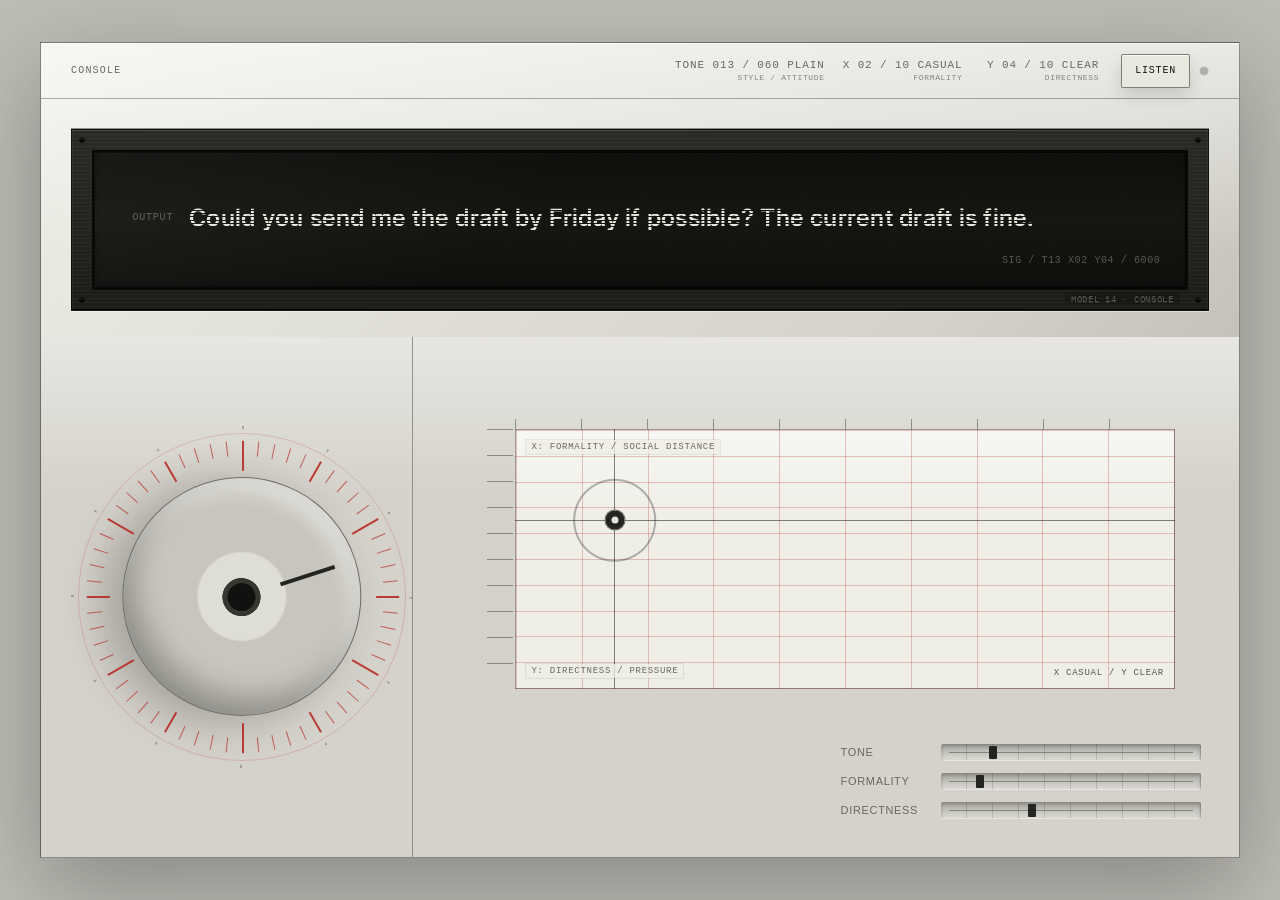
==== index.html @ 2b9ca4e4 "Add GitHub Pages entrypoint" ====
<!doctype html>
<html lang="en">
<head>
  <meta charset="utf-8">
  <meta name="viewport" content="width=device-width, initial-scale=1">
  <meta http-equiv="refresh" content="0; url=./40_deployments/netlify_console_demo/">
  <title>CONSOLE</title>
  <script>
    window.location.replace("./40_deployments/netlify_console_demo/");
  </script>
</head>
<body>
  <main>
    <h1>CONSOLE</h1>
    <p>Opening the active Console14 prototype...</p>
    <p><a href="./40_deployments/netlify_console_demo/">Open Console14 prototype</a></p>
  </main>
</body>
</html>
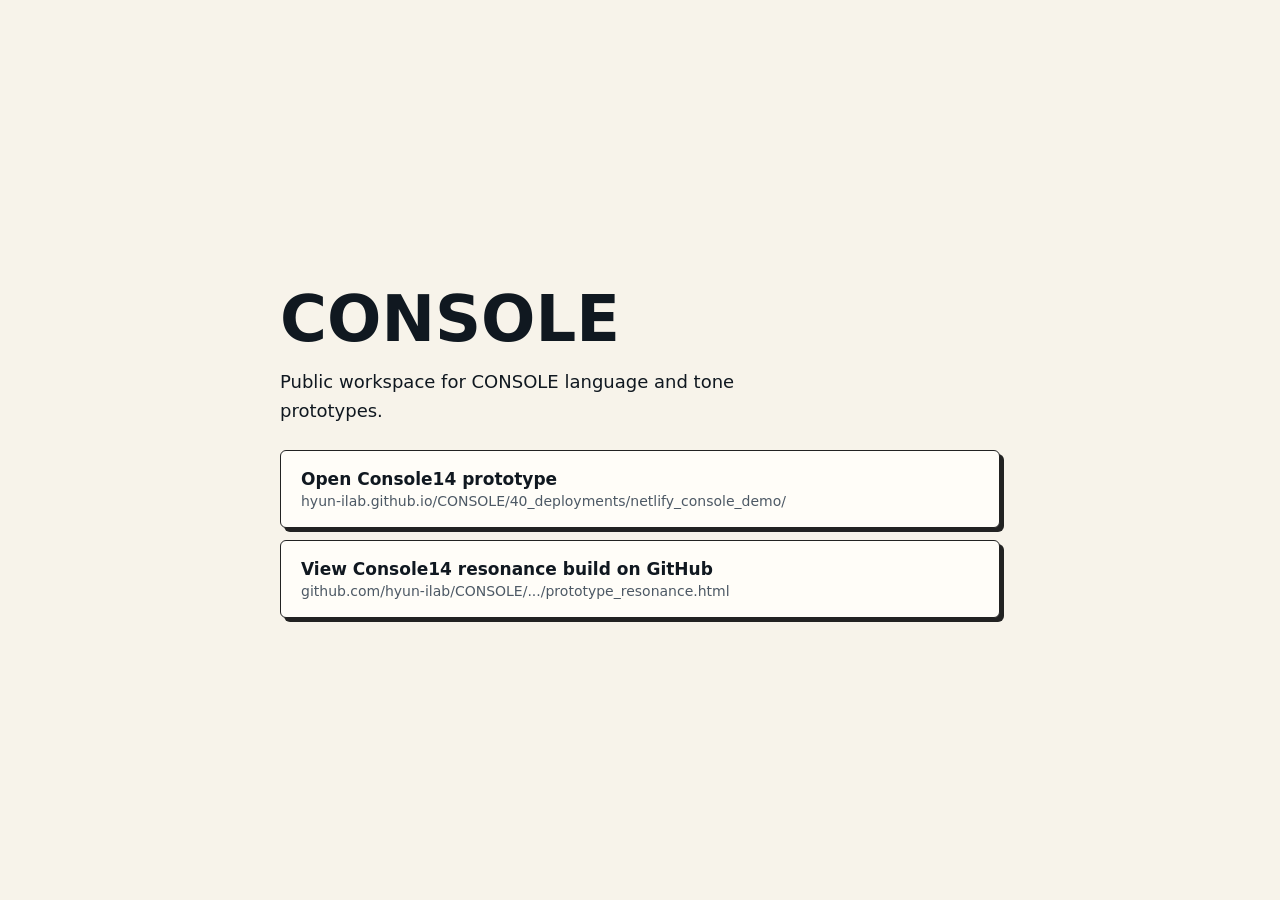
==== commit edc0ca69: "Expose Console14 resonance links" ====
--- a/index.html
+++ b/index.html
@@ -3,17 +3,92 @@
 <head>
   <meta charset="utf-8">
   <meta name="viewport" content="width=device-width, initial-scale=1">
-  <meta http-equiv="refresh" content="0; url=./40_deployments/netlify_console_demo/">
   <title>CONSOLE</title>
-  <script>
-    window.location.replace("./40_deployments/netlify_console_demo/");
-  </script>
+  <style>
+    :root {
+      color-scheme: light;
+      font-family: Inter, ui-sans-serif, system-ui, -apple-system, BlinkMacSystemFont, "Segoe UI", sans-serif;
+      color: #101820;
+      background: #f7f3ea;
+    }
+
+    body {
+      margin: 0;
+      min-height: 100vh;
+      display: grid;
+      place-items: center;
+    }
+
+    main {
+      width: min(720px, calc(100% - 36px));
+    }
+
+    h1 {
+      margin: 0 0 12px;
+      font-size: clamp(34px, 7vw, 64px);
+      letter-spacing: 0;
+    }
+
+    p {
+      max-width: 560px;
+      margin: 0 0 24px;
+      font-size: 18px;
+      line-height: 1.6;
+    }
+
+    nav {
+      display: grid;
+      gap: 12px;
+    }
+
+    a {
+      display: block;
+      padding: 18px 20px;
+      border: 1px solid #222;
+      border-radius: 6px;
+      color: inherit;
+      text-decoration: none;
+      background: #fffdf8;
+      box-shadow: 4px 4px 0 #222;
+    }
+
+    a:hover,
+    a:focus-visible {
+      background: #d8f0ff;
+      outline: none;
+    }
+
+    strong,
+    span {
+      display: block;
+    }
+
+    strong {
+      font-size: 17px;
+      margin-bottom: 4px;
+    }
+
+    span {
+      color: #4d5965;
+      font-size: 14px;
+      overflow-wrap: anywhere;
+    }
+  </style>
 </head>
 <body>
   <main>
     <h1>CONSOLE</h1>
-    <p>Opening the active Console14 prototype...</p>
-    <p><a href="./40_deployments/netlify_console_demo/">Open Console14 prototype</a></p>
+    <p>Public workspace for CONSOLE language and tone prototypes.</p>
+    <nav aria-label="Primary links">
+      <a href="./40_deployments/netlify_console_demo/">
+        <strong>Open Console14 prototype</strong>
+        <span>hyun-ilab.github.io/CONSOLE/40_deployments/netlify_console_demo/</span>
+      </a>
+      <a href="https://github.com/hyun-ilab/CONSOLE/blob/codex/console14-task-decisions/10_projects/console14/prototype_resonance.html">
+        <strong>View Console14 resonance build on GitHub</strong>
+        <span>github.com/hyun-ilab/CONSOLE/.../prototype_resonance.html</span>
+      </a>
+    </nav>
   </main>
 </body>
 </html>
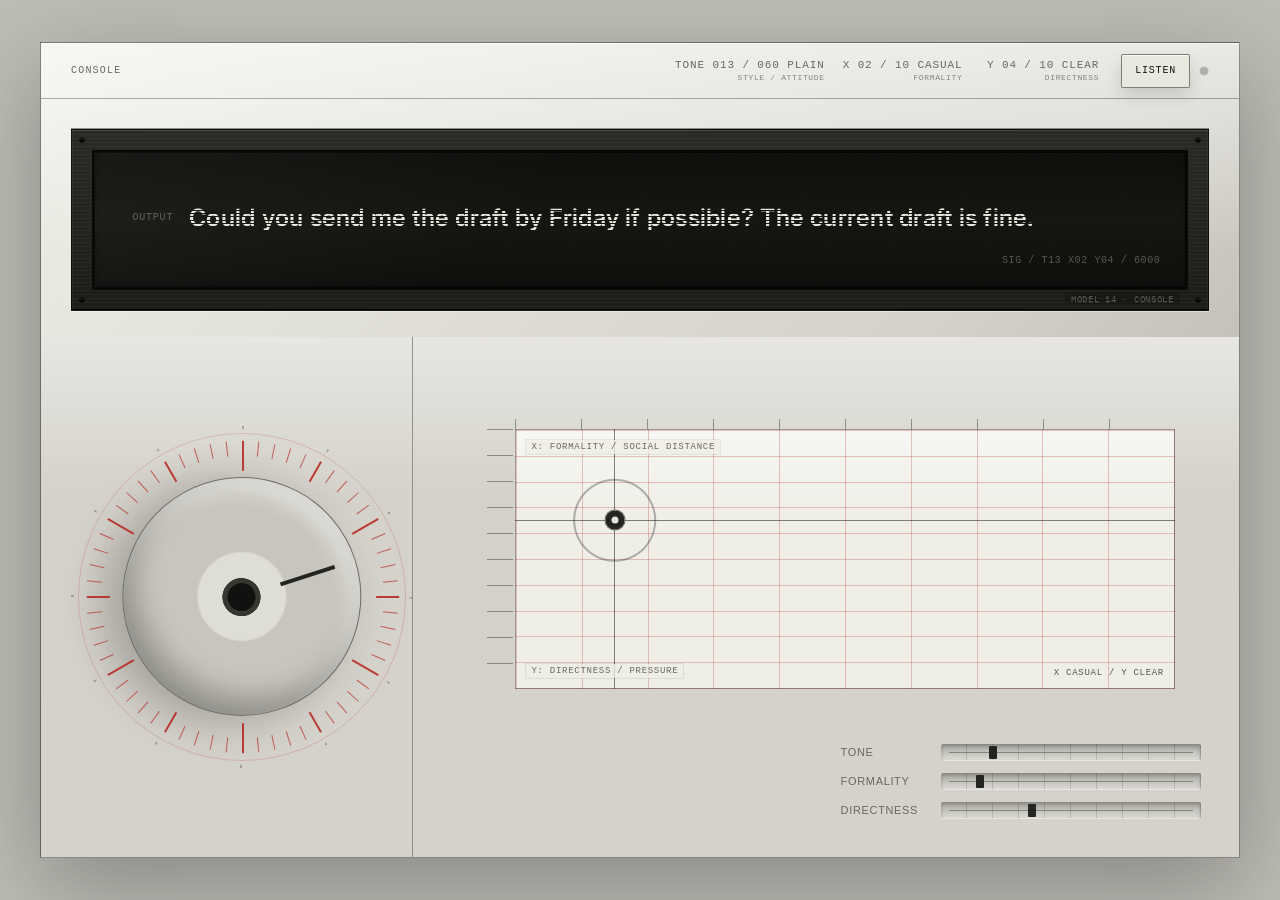
==== commit 651517f6: "Restore Console Pages redirect" ====
--- a/index.html
+++ b/index.html
@@ -3,92 +3,17 @@
 <head>
   <meta charset="utf-8">
   <meta name="viewport" content="width=device-width, initial-scale=1">
+  <meta http-equiv="refresh" content="0; url=./40_deployments/netlify_console_demo/">
   <title>CONSOLE</title>
-  <style>
-    :root {
-      color-scheme: light;
-      font-family: Inter, ui-sans-serif, system-ui, -apple-system, BlinkMacSystemFont, "Segoe UI", sans-serif;
-      color: #101820;
-      background: #f7f3ea;
-    }
-
-    body {
-      margin: 0;
-      min-height: 100vh;
-      display: grid;
-      place-items: center;
-    }
-
-    main {
-      width: min(720px, calc(100% - 36px));
-    }
-
-    h1 {
-      margin: 0 0 12px;
-      font-size: clamp(34px, 7vw, 64px);
-      letter-spacing: 0;
-    }
-
-    p {
-      max-width: 560px;
-      margin: 0 0 24px;
-      font-size: 18px;
-      line-height: 1.6;
-    }
-
-    nav {
-      display: grid;
-      gap: 12px;
-    }
-
-    a {
-      display: block;
-      padding: 18px 20px;
-      border: 1px solid #222;
-      border-radius: 6px;
-      color: inherit;
-      text-decoration: none;
-      background: #fffdf8;
-      box-shadow: 4px 4px 0 #222;
-    }
-
-    a:hover,
-    a:focus-visible {
-      background: #d8f0ff;
-      outline: none;
-    }
-
-    strong,
-    span {
-      display: block;
-    }
-
-    strong {
-      font-size: 17px;
-      margin-bottom: 4px;
-    }
-
-    span {
-      color: #4d5965;
-      font-size: 14px;
-      overflow-wrap: anywhere;
-    }
-  </style>
+  <script>
+    window.location.replace("./40_deployments/netlify_console_demo/");
+  </script>
 </head>
 <body>
   <main>
     <h1>CONSOLE</h1>
-    <p>Public workspace for CONSOLE language and tone prototypes.</p>
-    <nav aria-label="Primary links">
-      <a href="./40_deployments/netlify_console_demo/">
-        <strong>Open Console14 prototype</strong>
-        <span>hyun-ilab.github.io/CONSOLE/40_deployments/netlify_console_demo/</span>
-      </a>
-      <a href="https://github.com/hyun-ilab/CONSOLE/blob/codex/console14-task-decisions/10_projects/console14/prototype_resonance.html">
-        <strong>View Console14 resonance build on GitHub</strong>
-        <span>github.com/hyun-ilab/CONSOLE/.../prototype_resonance.html</span>
-      </a>
-    </nav>
+    <p>Opening the active Console14 prototype...</p>
+    <p><a href="./40_deployments/netlify_console_demo/">Open Console14 prototype</a></p>
   </main>
 </body>
 </html>
